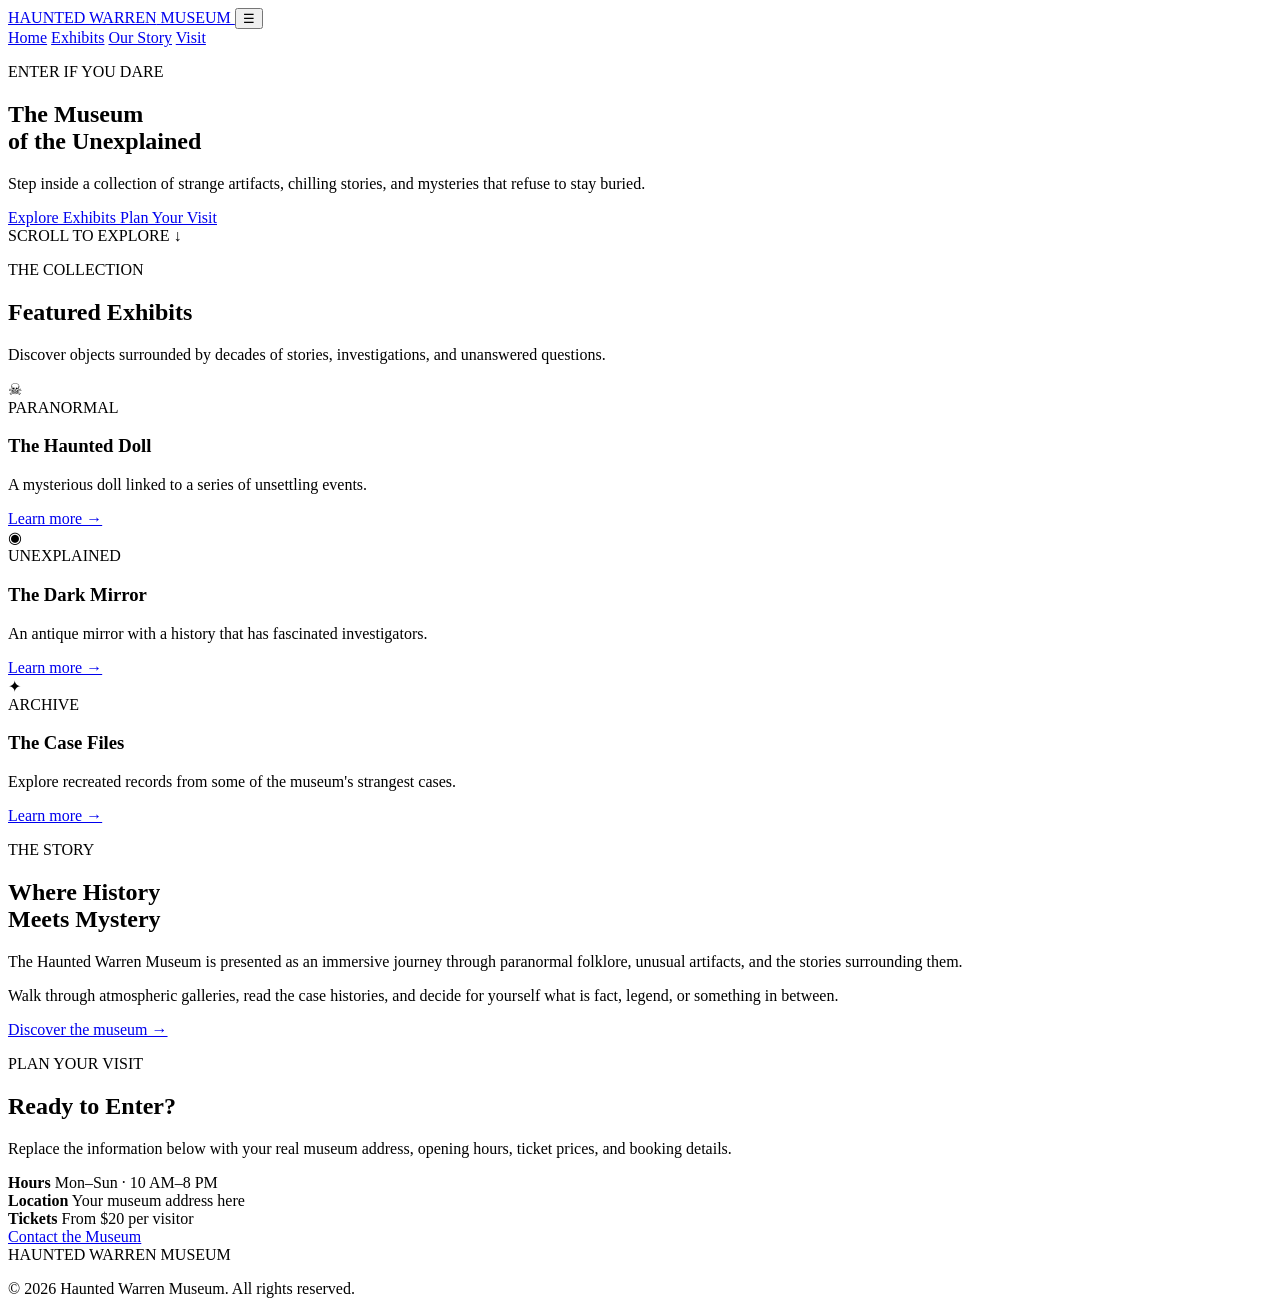
==== index.html @ 71b6ead6 "Update     index.html" ====
<!DOCTYPE html>
<html lang="en">
<head>
  <meta charset="UTF-8">
  <meta name="viewport" content="width=device-width, initial-scale=1.0">
  <meta name="description" content="Haunted Warren Museum — explore mysteries, paranormal history, and strange artifacts.">
  <title>Haunted Warren Museum</title>

  <link rel="stylesheet" href="style.css.">
</head>

<body>

  <header class="site-header">
    <a href="#home" class="logo">
      HAUNTED <span>WARREN</span> MUSEUM
    </a>

    <button class="menu-toggle" aria-label="Open navigation">
      ☰
    </button>

    <nav id="nav">
      <a href="#home">Home</a>
      <a href="#exhibits">Exhibits</a>
      <a href="#story">Our Story</a>
      <a href="#visit">Visit</a>
    </nav>
  </header>


  <main>

    <!-- HERO -->
    <section id="home" class="hero">

      <div class="hero-glow"></div>

      <div class="hero-content">

        <p class="eyebrow">ENTER IF YOU DARE</p>

        <h1>
          The Museum<br>
          <span>of the Unexplained</span>
        </h1>

        <p class="hero-text">
          Step inside a collection of strange artifacts, chilling stories,
          and mysteries that refuse to stay buried.
        </p>

        <div class="buttons">
          <a href="#exhibits" class="btn primary">
            Explore Exhibits
          </a>

          <a href="#visit" class="btn secondary">
            Plan Your Visit
          </a>
        </div>

      </div>

      <div class="scroll">
        SCROLL TO EXPLORE ↓
      </div>

    </section>


    <!-- EXHIBITS -->
    <section id="exhibits" class="section">

      <div class="section-heading">

        <p class="eyebrow">THE COLLECTION</p>

        <h2>Featured Exhibits</h2>

        <p>
          Discover objects surrounded by decades of stories,
          investigations, and unanswered questions.
        </p>

      </div>


      <div class="cards">

        <article class="card">

          <div class="card-art doll">
            ☠
          </div>

          <div class="card-body">

            <span class="tag">PARANORMAL</span>

            <h3>The Haunted Doll</h3>

            <p>
              A mysterious doll linked to a series of unsettling events.
            </p>

            <a href="#visit">
              Learn more →
            </a>

          </div>

        </article>


        <article class="card">

          <div class="card-art mirror">
            ◉
          </div>

          <div class="card-body">

            <span class="tag">UNEXPLAINED</span>

            <h3>The Dark Mirror</h3>

            <p>
              An antique mirror with a history that has fascinated investigators.
            </p>

            <a href="#visit">
              Learn more →
            </a>

          </div>

        </article>


        <article class="card">

          <div class="card-art box">
            ✦
          </div>

          <div class="card-body">

            <span class="tag">ARCHIVE</span>

            <h3>The Case Files</h3>

            <p>
              Explore recreated records from some of the museum's strangest cases.
            </p>

            <a href="#visit">
              Learn more →
            </a>

          </div>

        </article>

      </div>

    </section>


    <!-- STORY -->
    <section id="story" class="story section">

      <div>

        <p class="eyebrow">THE STORY</p>

        <h2>
          Where History<br>
          Meets Mystery
        </h2>

      </div>


      <div class="story-copy">

        <p>
          The Haunted Warren Museum is presented as an immersive journey
          through paranormal folklore, unusual artifacts, and the stories
          surrounding them.
        </p>

        <p>
          Walk through atmospheric galleries, read the case histories,
          and decide for yourself what is fact, legend, or something
          in between.
        </p>

        <a href="#visit" class="text-link">
          Discover the museum →
        </a>

      </div>

    </section>


    <!-- VISIT -->
    <section id="visit" class="visit section">

      <div class="visit-panel">

        <p class="eyebrow">PLAN YOUR VISIT</p>

        <h2>Ready to Enter?</h2>

        <p>
          Replace the information below with your real museum
          address, opening hours, ticket prices, and booking details.
        </p>


        <div class="info-grid">

          <div>
            <strong>Hours</strong>
            <span>Mon–Sun · 10 AM–8 PM</span>
          </div>

          <div>
            <strong>Location</strong>
            <span>Your museum address here</span>
          </div>

          <div>
            <strong>Tickets</strong>
            <span>From $20 per visitor</span>
          </div>

        </div>


        <a href="mailto:hello@example.com" class="btn primary">
          Contact the Museum
        </a>

      </div>

    </section>

  </main>


  <!-- FOOTER -->
  <footer>

    <div class="logo">
      HAUNTED <span>WARREN</span> MUSEUM
    </div>

    <p>
      © 2026 Haunted Warren Museum.
      All rights reserved.
    </p>

  </footer>


<script src="script.js"></script>

</body>
</html>
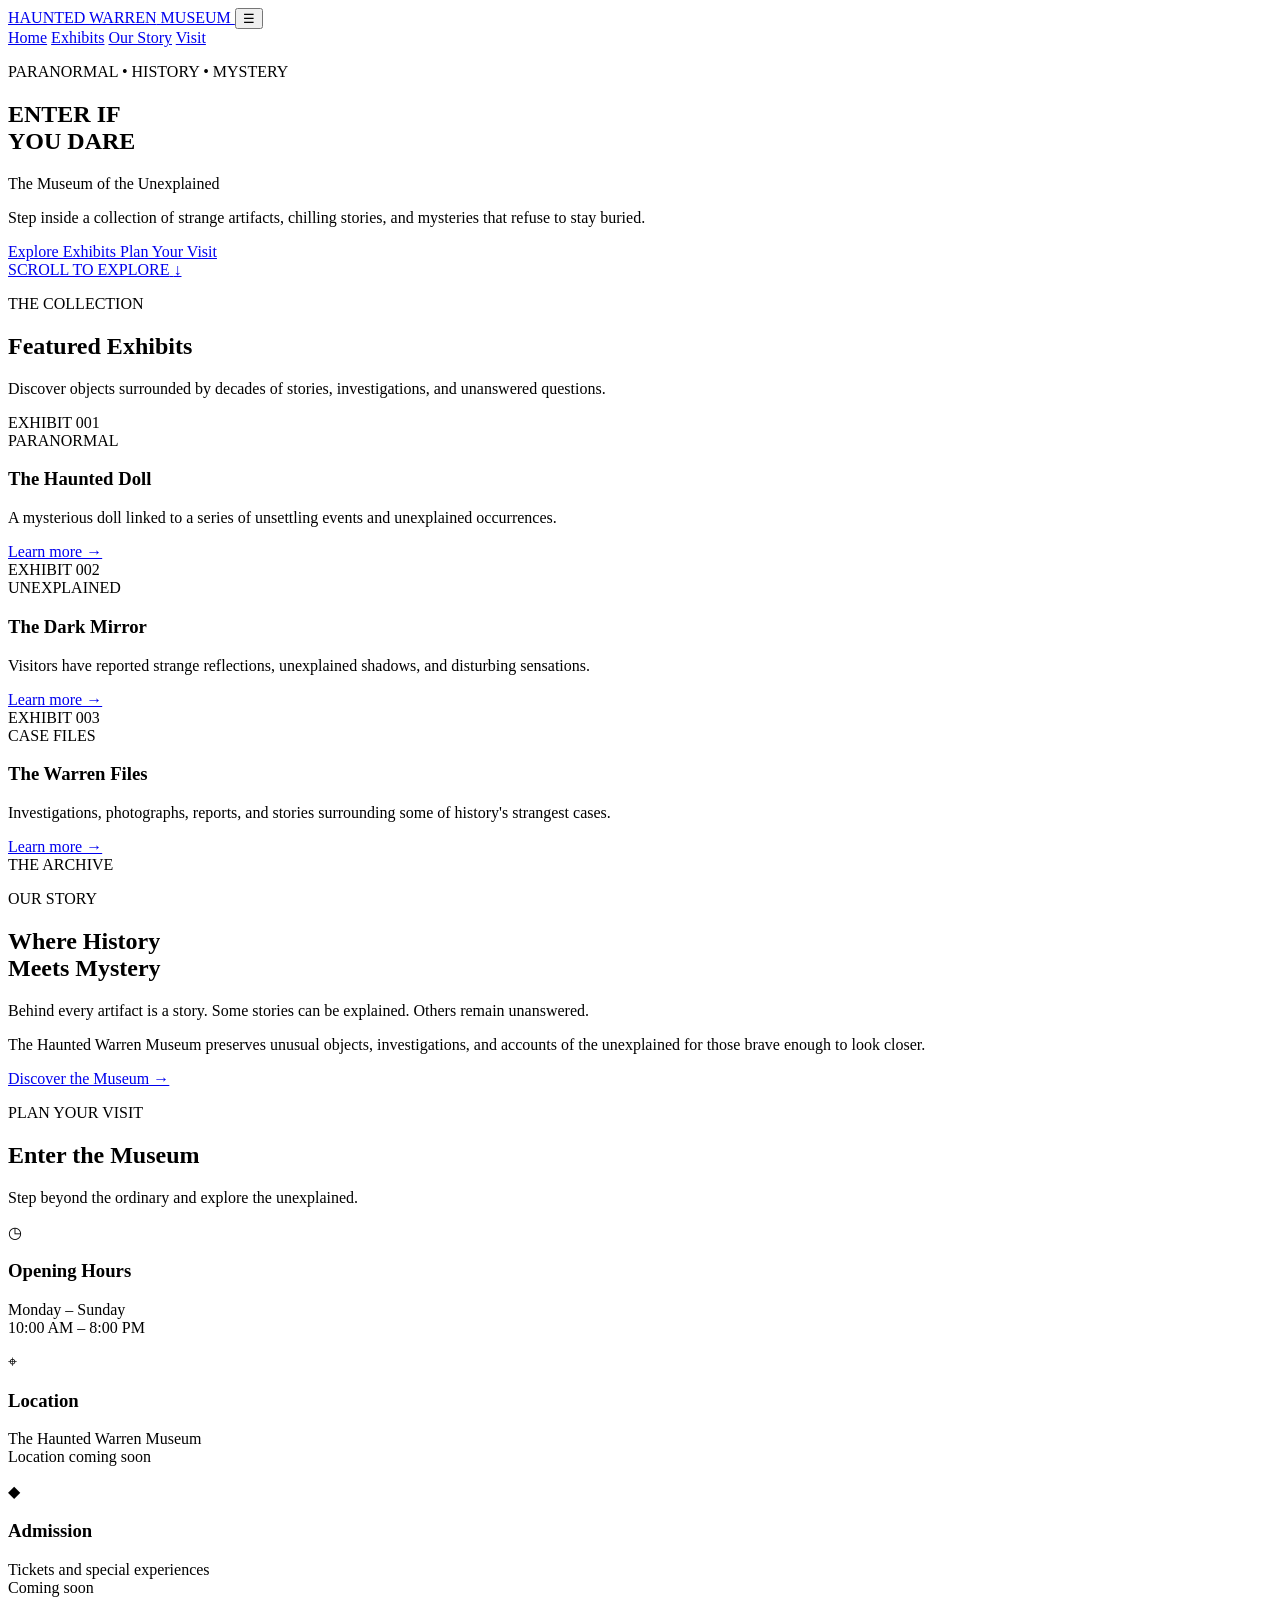
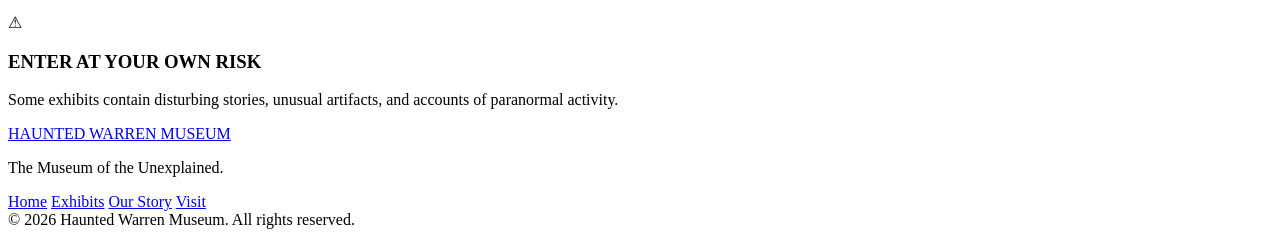
==== commit aba2a2f8: "Update index.html" ====
--- a/index.html
+++ b/index.html
@@ -3,249 +3,301 @@
 <head>
   <meta charset="UTF-8">
   <meta name="viewport" content="width=device-width, initial-scale=1.0">
-  <meta name="description" content="Haunted Warren Museum — explore mysteries, paranormal history, and strange artifacts.">
+
+  <meta name="description" content="Haunted Warren Museum — explore strange artifacts, paranormal investigations, and mysteries that refuse to stay buried.">
+
   <title>Haunted Warren Museum</title>
 
-  <link rel="stylesheet" href="style.css.">
+  <link rel="preconnect" href="https://fonts.googleapis.com">
+  <link rel="preconnect" href="https://fonts.gstatic.com" crossorigin>
+
+  <link href="https://fonts.googleapis.com/css2?family=Cinzel:wght@500;600;700;800&family=Inter:wght@400;500;600;700&display=swap" rel="stylesheet">
+
+  <link rel="stylesheet" href="style.css">
 </head>
 
 <body>
 
+  <!-- Background atmosphere -->
+  <div class="fog fog-one"></div>
+  <div class="fog fog-two"></div>
+
+  <!-- NAVIGATION -->
   <header class="site-header">
-    <a href="#home" class="logo">
-      HAUNTED <span>WARREN</span> MUSEUM
-    </a>
-
-    <button class="menu-toggle" aria-label="Open navigation">
-      ☰
-    </button>
-
-    <nav id="nav">
-      <a href="#home">Home</a>
-      <a href="#exhibits">Exhibits</a>
-      <a href="#story">Our Story</a>
-      <a href="#visit">Visit</a>
-    </nav>
+    <div class="container nav-container">
+
+      <a href="#home" class="logo">
+        HAUNTED <span>WARREN</span> MUSEUM
+      </a>
+
+      <button class="menu-toggle" aria-label="Open menu">
+        ☰
+      </button>
+
+      <nav id="nav">
+        <a href="#home">Home</a>
+        <a href="#exhibits">Exhibits</a>
+        <a href="#story">Our Story</a>
+        <a href="#visit">Visit</a>
+      </nav>
+
+    </div>
   </header>
 
 
+  <!-- HERO -->
   <main>
 
-    <!-- HERO -->
     <section id="home" class="hero">
 
-      <div class="hero-glow"></div>
-
-      <div class="hero-content">
-
-        <p class="eyebrow">ENTER IF YOU DARE</p>
+      <div class="hero-overlay"></div>
+
+      <div class="container hero-content">
+
+        <p class="eyebrow">PARANORMAL • HISTORY • MYSTERY</p>
 
         <h1>
-          The Museum<br>
-          <span>of the Unexplained</span>
+          ENTER IF<br>
+          <span>YOU DARE</span>
         </h1>
+
+        <p class="hero-subtitle">
+          The Museum of the Unexplained
+        </p>
 
         <p class="hero-text">
           Step inside a collection of strange artifacts, chilling stories,
           and mysteries that refuse to stay buried.
         </p>
 
-        <div class="buttons">
-          <a href="#exhibits" class="btn primary">
+        <div class="hero-buttons">
+          <a href="#exhibits" class="button button-primary">
             Explore Exhibits
           </a>
 
-          <a href="#visit" class="btn secondary">
+          <a href="#visit" class="button button-secondary">
             Plan Your Visit
           </a>
         </div>
 
-      </div>
-
-      <div class="scroll">
-        SCROLL TO EXPLORE ↓
-      </div>
-
+        <a href="#exhibits" class="scroll-down">
+          <span>SCROLL TO EXPLORE</span>
+          <span class="arrow">↓</span>
+        </a>
+
+      </div>
     </section>
 
 
     <!-- EXHIBITS -->
-    <section id="exhibits" class="section">
-
-      <div class="section-heading">
-
-        <p class="eyebrow">THE COLLECTION</p>
-
-        <h2>Featured Exhibits</h2>
-
-        <p>
-          Discover objects surrounded by decades of stories,
-          investigations, and unanswered questions.
-        </p>
-
-      </div>
-
-
-      <div class="cards">
-
-        <article class="card">
-
-          <div class="card-art doll">
-            ☠
-          </div>
-
-          <div class="card-body">
-
-            <span class="tag">PARANORMAL</span>
-
-            <h3>The Haunted Doll</h3>
-
+    <section id="exhibits" class="section exhibits-section">
+
+      <div class="container">
+
+        <div class="section-heading">
+          <p class="eyebrow">THE COLLECTION</p>
+
+          <h2>Featured Exhibits</h2>
+
+          <p>
+            Discover objects surrounded by decades of stories,
+            investigations, and unanswered questions.
+          </p>
+        </div>
+
+
+        <div class="exhibit-grid">
+
+          <!-- Exhibit 1 -->
+          <article class="exhibit-card">
+
+            <div class="exhibit-image doll-image">
+              <div class="image-label">EXHIBIT 001</div>
+            </div>
+
+            <div class="exhibit-content">
+
+              <span class="category">PARANORMAL</span>
+
+              <h3>The Haunted Doll</h3>
+
+              <p>
+                A mysterious doll linked to a series of unsettling
+                events and unexplained occurrences.
+              </p>
+
+              <a href="#story" class="learn-more">
+                Learn more →
+              </a>
+
+            </div>
+          </article>
+
+
+          <!-- Exhibit 2 -->
+          <article class="exhibit-card">
+
+            <div class="exhibit-image mirror-image">
+              <div class="image-label">EXHIBIT 002</div>
+            </div>
+
+            <div class="exhibit-content">
+
+              <span class="category">UNEXPLAINED</span>
+
+              <h3>The Dark Mirror</h3>
+
+              <p>
+                Visitors have reported strange reflections,
+                unexplained shadows, and disturbing sensations.
+              </p>
+
+              <a href="#story" class="learn-more">
+                Learn more →
+              </a>
+
+            </div>
+          </article>
+
+
+          <!-- Exhibit 3 -->
+          <article class="exhibit-card">
+
+            <div class="exhibit-image files-image">
+              <div class="image-label">EXHIBIT 003</div>
+            </div>
+
+            <div class="exhibit-content">
+
+              <span class="category">CASE FILES</span>
+
+              <h3>The Warren Files</h3>
+
+              <p>
+                Investigations, photographs, reports, and stories
+                surrounding some of history's strangest cases.
+              </p>
+
+              <a href="#story" class="learn-more">
+                Learn more →
+              </a>
+
+            </div>
+          </article>
+
+        </div>
+
+      </div>
+    </section>
+
+
+    <!-- STORY -->
+    <section id="story" class="story-section">
+
+      <div class="container story-grid">
+
+        <div class="story-visual">
+          <div class="story-frame">
+            <span>THE ARCHIVE</span>
+          </div>
+        </div>
+
+        <div class="story-content">
+
+          <p class="eyebrow">OUR STORY</p>
+
+          <h2>
+            Where History<br>
+            Meets Mystery
+          </h2>
+
+          <p>
+            Behind every artifact is a story. Some stories can be
+            explained. Others remain unanswered.
+          </p>
+
+          <p>
+            The Haunted Warren Museum preserves unusual objects,
+            investigations, and accounts of the unexplained for
+            those brave enough to look closer.
+          </p>
+
+          <a href="#visit" class="text-button">
+            Discover the Museum →
+          </a>
+
+        </div>
+
+      </div>
+    </section>
+
+
+    <!-- VISIT -->
+    <section id="visit" class="visit-section">
+
+      <div class="container">
+
+        <div class="section-heading">
+          <p class="eyebrow">PLAN YOUR VISIT</p>
+
+          <h2>Enter the Museum</h2>
+
+          <p>
+            Step beyond the ordinary and explore the unexplained.
+          </p>
+        </div>
+
+
+        <div class="visit-grid">
+
+          <div class="visit-card">
+            <span class="visit-icon">◷</span>
+            <h3>Opening Hours</h3>
             <p>
-              A mysterious doll linked to a series of unsettling events.
+              Monday – Sunday<br>
+              10:00 AM – 8:00 PM
             </p>
-
-            <a href="#visit">
-              Learn more →
-            </a>
-
-          </div>
-
-        </article>
-
-
-        <article class="card">
-
-          <div class="card-art mirror">
-            ◉
-          </div>
-
-          <div class="card-body">
-
-            <span class="tag">UNEXPLAINED</span>
-
-            <h3>The Dark Mirror</h3>
-
+          </div>
+
+
+          <div class="visit-card">
+            <span class="visit-icon">⌖</span>
+            <h3>Location</h3>
             <p>
-              An antique mirror with a history that has fascinated investigators.
+              The Haunted Warren Museum<br>
+              Location coming soon
             </p>
-
-            <a href="#visit">
-              Learn more →
-            </a>
-
-          </div>
-
-        </article>
-
-
-        <article class="card">
-
-          <div class="card-art box">
-            ✦
-          </div>
-
-          <div class="card-body">
-
-            <span class="tag">ARCHIVE</span>
-
-            <h3>The Case Files</h3>
-
+          </div>
+
+
+          <div class="visit-card">
+            <span class="visit-icon">◆</span>
+            <h3>Admission</h3>
             <p>
-              Explore recreated records from some of the museum's strangest cases.
+              Tickets and special experiences<br>
+              Coming soon
             </p>
-
-            <a href="#visit">
-              Learn more →
-            </a>
-
-          </div>
-
-        </article>
-
-      </div>
-
-    </section>
-
-
-    <!-- STORY -->
-    <section id="story" class="story section">
-
-      <div>
-
-        <p class="eyebrow">THE STORY</p>
-
-        <h2>
-          Where History<br>
-          Meets Mystery
-        </h2>
-
-      </div>
-
-
-      <div class="story-copy">
-
-        <p>
-          The Haunted Warren Museum is presented as an immersive journey
-          through paranormal folklore, unusual artifacts, and the stories
-          surrounding them.
-        </p>
-
-        <p>
-          Walk through atmospheric galleries, read the case histories,
-          and decide for yourself what is fact, legend, or something
-          in between.
-        </p>
-
-        <a href="#visit" class="text-link">
-          Discover the museum →
-        </a>
-
-      </div>
-
-    </section>
-
-
-    <!-- VISIT -->
-    <section id="visit" class="visit section">
-
-      <div class="visit-panel">
-
-        <p class="eyebrow">PLAN YOUR VISIT</p>
-
-        <h2>Ready to Enter?</h2>
-
-        <p>
-          Replace the information below with your real museum
-          address, opening hours, ticket prices, and booking details.
-        </p>
-
-
-        <div class="info-grid">
+          </div>
+
+        </div>
+
+
+        <div class="warning-box">
+
+          <span class="warning-icon">⚠</span>
 
           <div>
-            <strong>Hours</strong>
-            <span>Mon–Sun · 10 AM–8 PM</span>
-          </div>
-
-          <div>
-            <strong>Location</strong>
-            <span>Your museum address here</span>
-          </div>
-
-          <div>
-            <strong>Tickets</strong>
-            <span>From $20 per visitor</span>
-          </div>
-
-        </div>
-
-
-        <a href="mailto:hello@example.com" class="btn primary">
-          Contact the Museum
-        </a>
-
-      </div>
-
+            <h3>ENTER AT YOUR OWN RISK</h3>
+
+            <p>
+              Some exhibits contain disturbing stories,
+              unusual artifacts, and accounts of paranormal activity.
+            </p>
+          </div>
+
+        </div>
+
+      </div>
     </section>
 
   </main>
@@ -254,19 +306,35 @@
   <!-- FOOTER -->
   <footer>
 
-    <div class="logo">
-      HAUNTED <span>WARREN</span> MUSEUM
+    <div class="container footer-content">
+
+      <div>
+        <a href="#home" class="logo">
+          HAUNTED <span>WARREN</span> MUSEUM
+        </a>
+
+        <p>
+          The Museum of the Unexplained.
+        </p>
+      </div>
+
+      <div class="footer-links">
+        <a href="#home">Home</a>
+        <a href="#exhibits">Exhibits</a>
+        <a href="#story">Our Story</a>
+        <a href="#visit">Visit</a>
+      </div>
+
     </div>
 
-    <p>
-      © 2026 Haunted Warren Museum.
-      All rights reserved.
-    </p>
+    <div class="footer-bottom">
+      © 2026 Haunted Warren Museum. All rights reserved.
+    </div>
 
   </footer>
 
 
-<script src="script.js"></script>
+  <script src="script.js"></script>
 
 </body>
 </html>
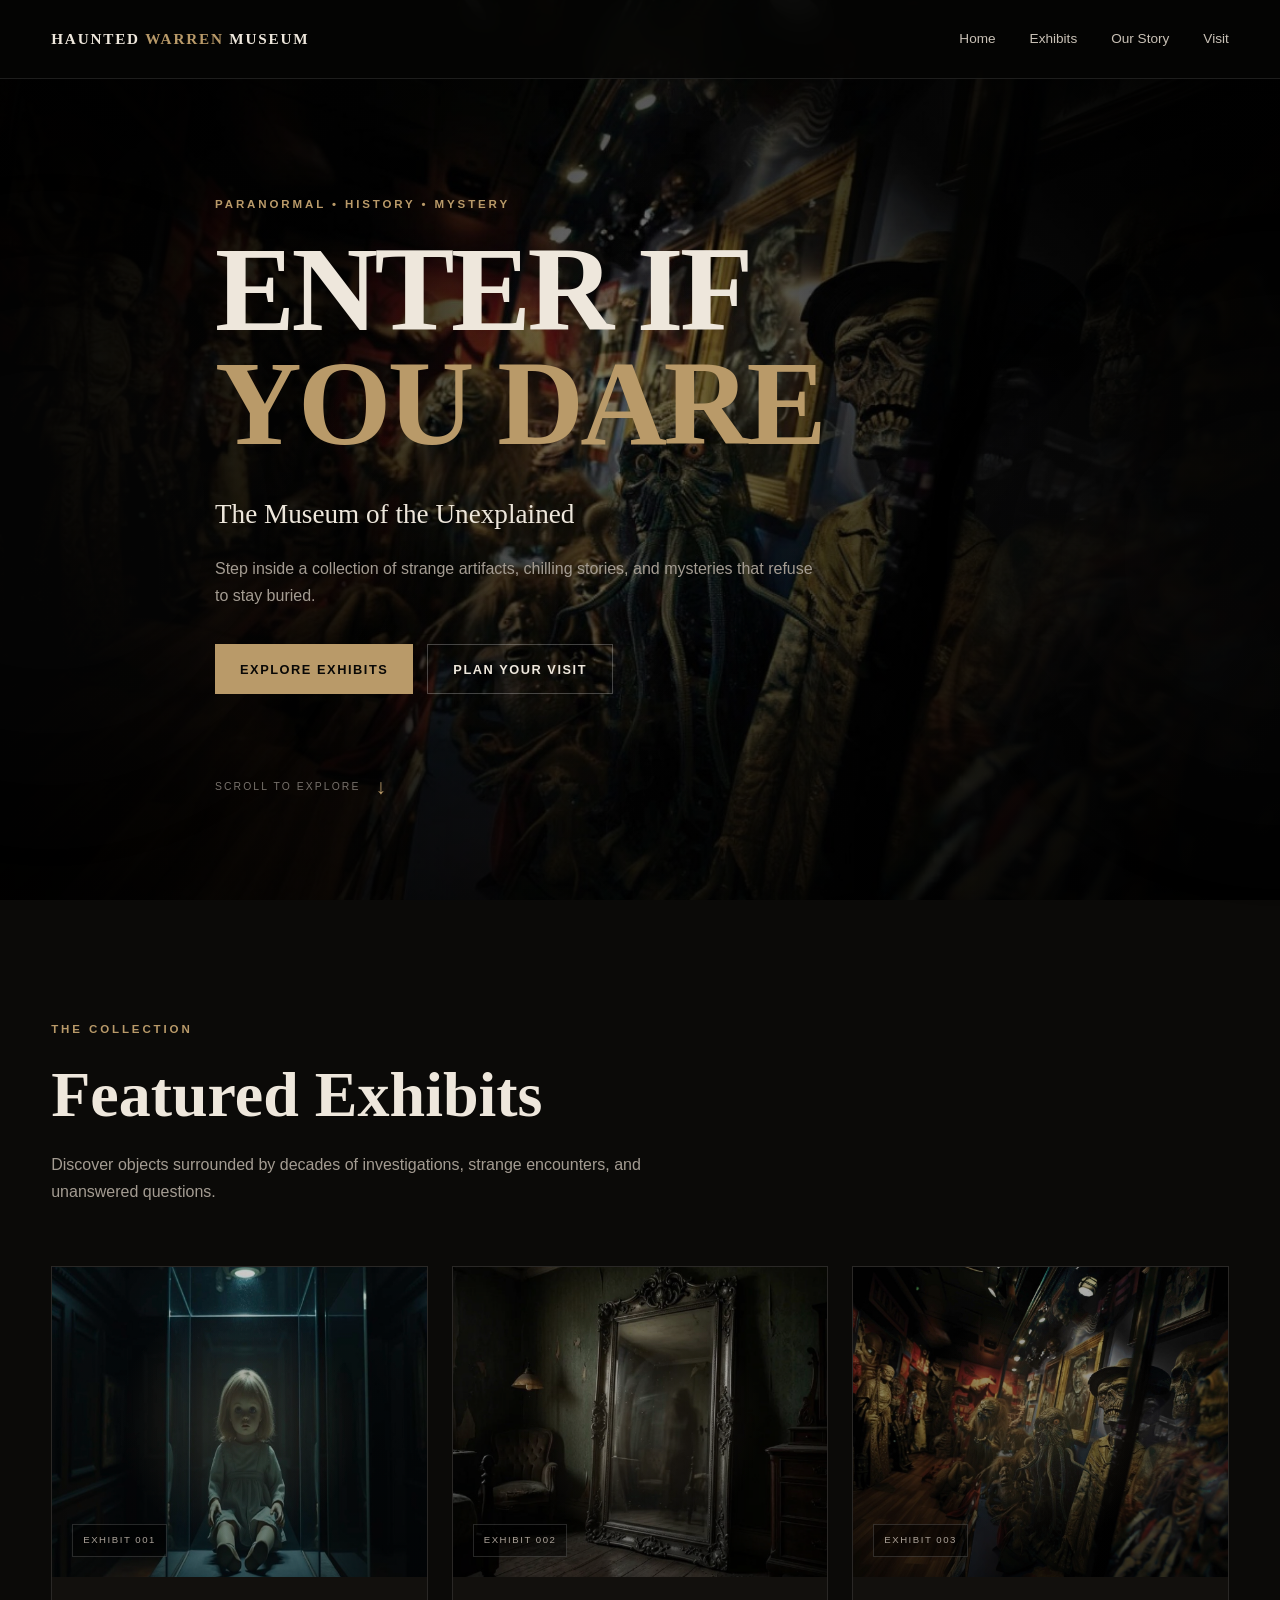
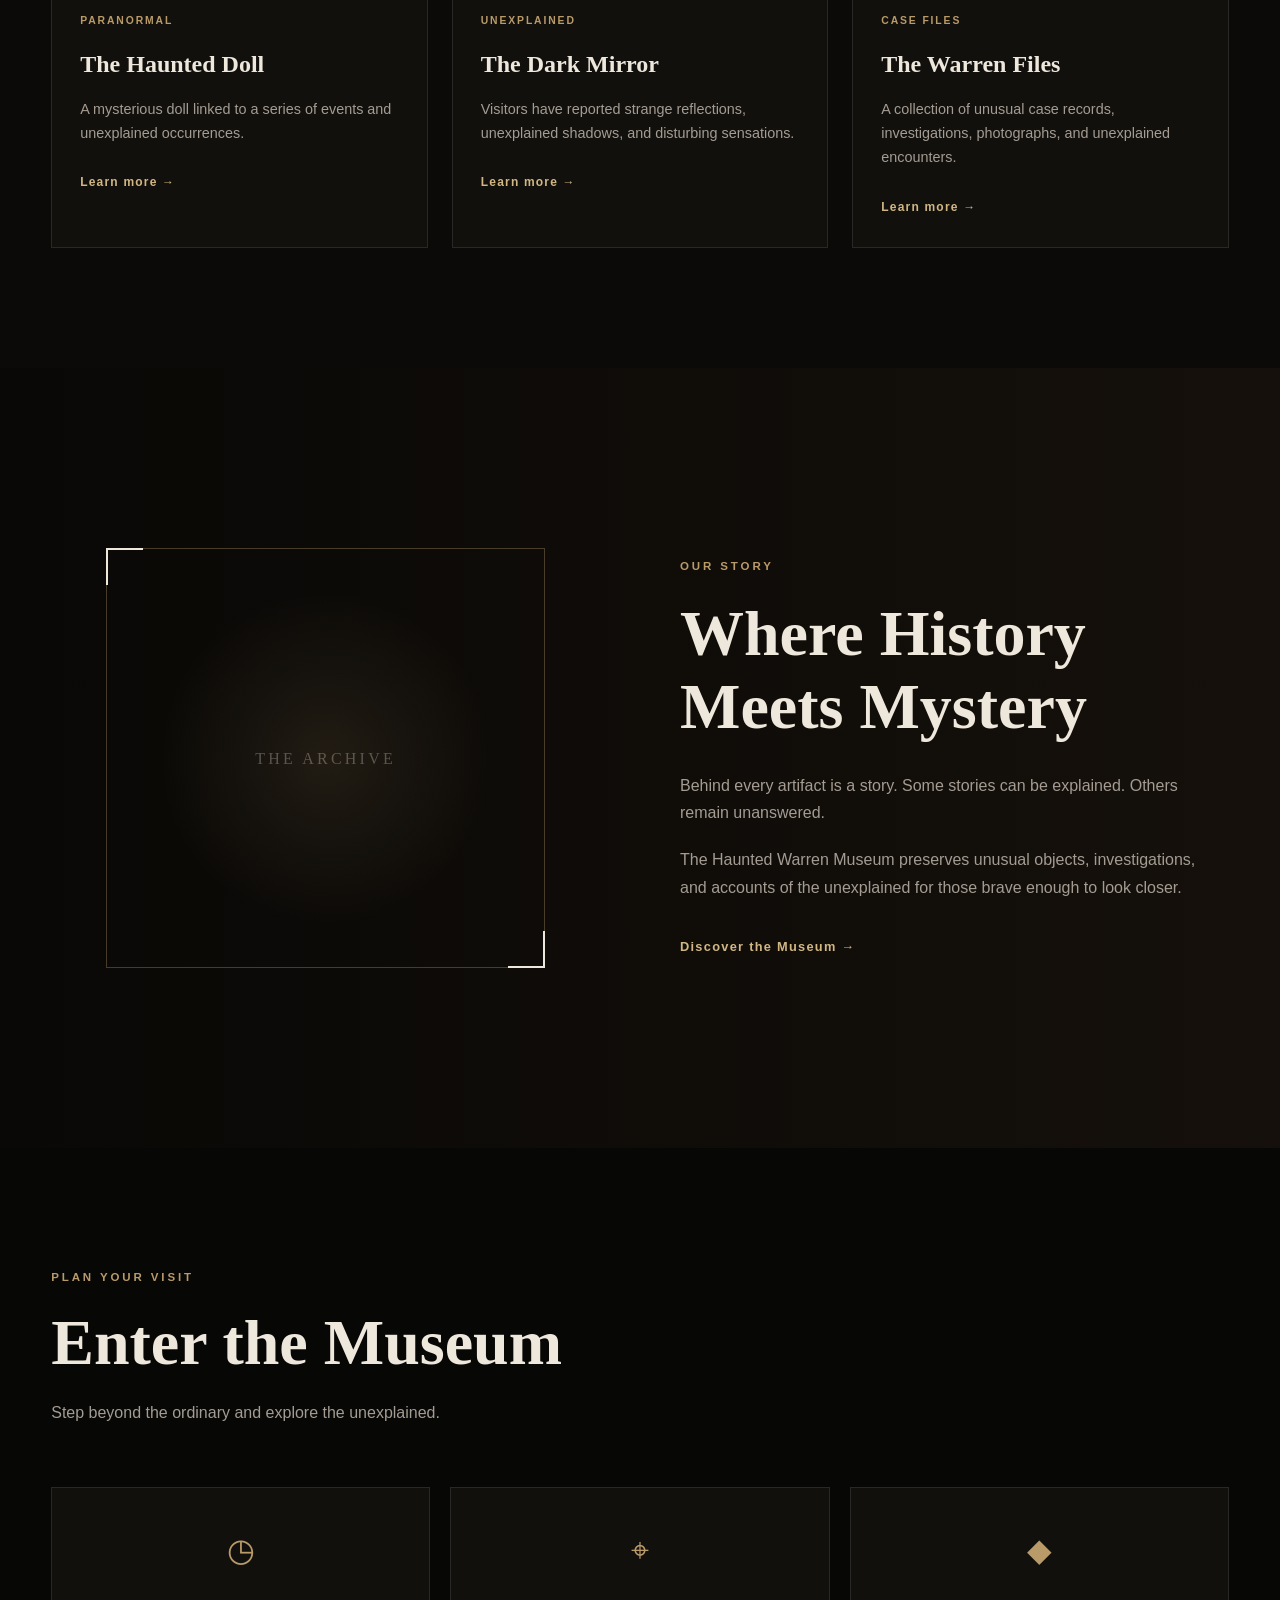
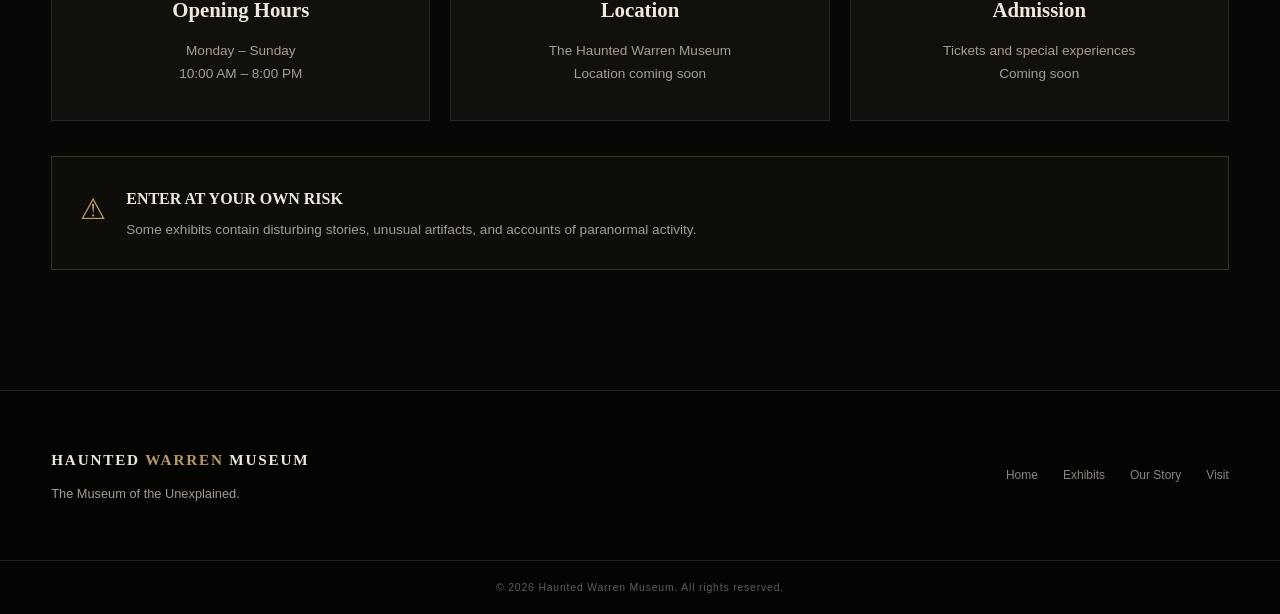
==== commit 0df7f2bf: "Update index.html" ====
--- a/index.html
+++ b/index.html
@@ -88,108 +88,75 @@
       </div>
     </section>
 
-
-    <!-- EXHIBITS -->
-    <section id="exhibits" class="section exhibits-section">
-
-      <div class="container">
-
-        <div class="section-heading">
-          <p class="eyebrow">THE COLLECTION</p>
-
-          <h2>Featured Exhibits</h2>
-
-          <p>
-            Discover objects surrounded by decades of stories,
-            investigations, and unanswered questions.
-          </p>
-        </div>
-
-
-        <div class="exhibit-grid">
-
-          <!-- Exhibit 1 -->
-          <article class="exhibit-card">
-
-            <div class="exhibit-image doll-image">
-              <div class="image-label">EXHIBIT 001</div>
-            </div>
-
-            <div class="exhibit-content">
-
-              <span class="category">PARANORMAL</span>
-
-              <h3>The Haunted Doll</h3>
-
-              <p>
-                A mysterious doll linked to a series of unsettling
-                events and unexplained occurrences.
-              </p>
-
-              <a href="#story" class="learn-more">
-                Learn more →
-              </a>
-
-            </div>
-          </article>
-
-
-          <!-- Exhibit 2 -->
-          <article class="exhibit-card">
-
-            <div class="exhibit-image mirror-image">
-              <div class="image-label">EXHIBIT 002</div>
-            </div>
-
-            <div class="exhibit-content">
-
-              <span class="category">UNEXPLAINED</span>
-
-              <h3>The Dark Mirror</h3>
-
-              <p>
-                Visitors have reported strange reflections,
-                unexplained shadows, and disturbing sensations.
-              </p>
-
-              <a href="#story" class="learn-more">
-                Learn more →
-              </a>
-
-            </div>
-          </article>
-
-
-          <!-- Exhibit 3 -->
-          <article class="exhibit-card">
-
-            <div class="exhibit-image files-image">
-              <div class="image-label">EXHIBIT 003</div>
-            </div>
-
-            <div class="exhibit-content">
-
-              <span class="category">CASE FILES</span>
-
-              <h3>The Warren Files</h3>
-
-              <p>
-                Investigations, photographs, reports, and stories
-                surrounding some of history's strangest cases.
-              </p>
-
-              <a href="#story" class="learn-more">
-                Learn more →
-              </a>
-
-            </div>
-          </article>
-
-        </div>
-
-      </div>
-    </section>
-
+<!-- EXHIBITS -->
+<section id="exhibits" class="section exhibits-section">
+  <div class="container">
+
+    <div class="section-heading">
+      <p class="eyebrow">THE COLLECTION</p>
+      <h2>Featured Exhibits</h2>
+      <p>
+        Discover objects surrounded by decades of investigations,
+        strange encounters, and unanswered questions.
+      </p>
+    </div>
+
+    <div class="exhibit-grid">
+
+      <!-- Exhibit 1 -->
+      <article class="exhibit-card">
+        <div class="exhibit-image doll-image">
+          <div class="image-label">EXHIBIT 001</div>
+        </div>
+
+        <div class="exhibit-content">
+          <span class="category">PARANORMAL</span>
+          <h3>The Haunted Doll</h3>
+          <p>
+            A mysterious doll linked to a series of events and unexplained occurrences.
+          </p>
+          <a href="#story" class="learn-more">Learn more →</a>
+        </div>
+      </article>
+
+      <!-- Exhibit 2 -->
+      <article class="exhibit-card">
+        <div class="exhibit-image mirror-image">
+          <div class="image-label">EXHIBIT 002</div>
+        </div>
+
+        <div class="exhibit-content">
+          <span class="category">UNEXPLAINED</span>
+          <h3>The Dark Mirror</h3>
+          <p>
+            Visitors have reported strange reflections, unexplained shadows,
+            and disturbing sensations.
+          </p>
+          <a href="#story" class="learn-more">Learn more →</a>
+        </div>
+      </article>
+
+      <!-- Exhibit 3 -->
+      <article class="exhibit-card">
+        <div class="exhibit-image files-image">
+          <div class="image-label">EXHIBIT 003</div>
+        </div>
+
+        <div class="exhibit-content">
+          <span class="category">CASE FILES</span>
+          <h3>The Warren Files</h3>
+          <p>
+            A collection of unusual case records, investigations,
+            photographs, and unexplained encounters.
+          </p>
+          <a href="#story" class="learn-more">Learn more →</a>
+        </div>
+      </article>
+
+    </div>
+  </div>
+</section>
+ 
 
     <!-- STORY -->
     <section id="story" class="story-section">
--- a/style.css
+++ b/style.css
@@ -0,0 +1,1015 @@
+/* =========================================
+   HAUNTED WARREN MUSEUM
+   Main Stylesheet
+========================================= */
+
+:root {
+  --black: #050504;
+  --dark: #0b0a08;
+  --panel: #12100d;
+  --panel-light: #191511;
+
+  --cream: #eee7dc;
+  --muted: #a49c92;
+
+  --gold: #b99a69;
+  --gold-light: #d2b784;
+
+  --line: rgba(255, 255, 255, 0.10);
+
+  --max-width: 1180px;
+}
+
+
+/* =========================================
+   RESET
+========================================= */
+
+* {
+  margin: 0;
+  padding: 0;
+  box-sizing: border-box;
+}
+
+html {
+  scroll-behavior: smooth;
+}
+
+body {
+  background: var(--black);
+  color: var(--cream);
+  font-family: "Inter", sans-serif;
+  line-height: 1.7;
+  overflow-x: hidden;
+}
+
+a {
+  color: inherit;
+  text-decoration: none;
+}
+
+button {
+  font-family: inherit;
+}
+
+
+/* =========================================
+   GENERAL
+========================================= */
+
+.container {
+  width: min(92%, var(--max-width));
+  margin: auto;
+}
+
+.section {
+  padding: 120px 0;
+}
+
+.eyebrow {
+  color: var(--gold);
+  font-size: 0.72rem;
+  font-weight: 700;
+  letter-spacing: 0.25em;
+  text-transform: uppercase;
+  margin-bottom: 18px;
+}
+
+h1,
+h2,
+h3,
+.logo {
+  font-family: "Cinzel", serif;
+}
+
+h2 {
+  font-size: clamp(2.2rem, 5vw, 4rem);
+  line-height: 1.15;
+  font-weight: 600;
+}
+
+p {
+  color: var(--muted);
+}
+
+
+/* =========================================
+   HEADER
+========================================= */
+
+.site-header {
+  position: fixed;
+  top: 0;
+  left: 0;
+  width: 100%;
+  z-index: 1000;
+
+  background: rgba(5, 5, 4, 0.82);
+  backdrop-filter: blur(14px);
+
+  border-bottom: 1px solid var(--line);
+}
+
+.nav-container {
+  height: 78px;
+
+  display: flex;
+  align-items: center;
+  justify-content: space-between;
+}
+
+.logo {
+  font-size: 0.95rem;
+  letter-spacing: 0.12em;
+  font-weight: 700;
+}
+
+.logo span {
+  color: var(--gold);
+}
+
+nav {
+  display: flex;
+  gap: 34px;
+}
+
+nav a {
+  color: #c9c1b6;
+  font-size: 0.85rem;
+  transition: 0.3s;
+}
+
+nav a:hover {
+  color: var(--gold-light);
+}
+
+.menu-toggle {
+  display: none;
+
+  background: transparent;
+  border: none;
+
+  color: var(--cream);
+  font-size: 1.6rem;
+
+  cursor: pointer;
+}
+
+
+/* =========================================
+   HERO
+========================================= */
+
+.hero {
+  min-height: 100vh;
+
+  position: relative;
+
+  display: flex;
+  align-items: center;
+
+  background:
+    radial-gradient(
+      circle at 50% 40%,
+      rgba(91, 72, 45, 0.22),
+      transparent 35%
+    ),
+    linear-gradient(
+      180deg,
+      #15110d 0%,
+      #080706 55%,
+      #050504 100%
+    );
+
+  overflow: hidden;
+}
+
+.hero::before {
+  content: "";
+
+  position: absolute;
+  inset: 0;
+
+  background:
+    linear-gradient(
+      90deg,
+      rgba(0,0,0,0.8),
+      rgba(0,0,0,0.2),
+      rgba(0,0,0,0.8)
+    );
+
+  pointer-events: none;
+}
+
+.hero-overlay {
+  position: absolute;
+  inset: 0;
+
+  background:
+    radial-gradient(
+      ellipse at center,
+      transparent 20%,
+      rgba(0,0,0,0.75) 100%
+    );
+}
+
+.hero-content {
+  position: relative;
+  z-index: 2;
+
+  padding-top: 100px;
+
+  max-width: 850px;
+}
+
+.hero h1 {
+  font-size: clamp(3.4rem, 10vw, 7.5rem);
+  line-height: 0.95;
+
+  letter-spacing: -0.03em;
+
+  margin-bottom: 30px;
+}
+
+.hero h1 span {
+  color: var(--gold);
+}
+
+.hero-subtitle {
+  color: var(--cream);
+
+  font-family: "Cinzel", serif;
+
+  font-size: clamp(1.2rem, 3vw, 1.7rem);
+
+  margin-bottom: 18px;
+}
+
+.hero-text {
+  max-width: 600px;
+
+  font-size: 1rem;
+
+  margin-bottom: 35px;
+}
+
+
+/* =========================================
+   BUTTONS
+========================================= */
+
+.hero-buttons {
+  display: flex;
+  flex-wrap: wrap;
+  gap: 14px;
+}
+
+.button {
+  display: inline-flex;
+
+  align-items: center;
+  justify-content: center;
+
+  min-height: 50px;
+
+  padding: 0 25px;
+
+  font-size: 0.8rem;
+  font-weight: 700;
+
+  letter-spacing: 0.12em;
+  text-transform: uppercase;
+
+  transition: 0.3s;
+}
+
+.button-primary {
+  background: var(--gold);
+  color: #090806;
+}
+
+.button-primary:hover {
+  background: var(--gold-light);
+  transform: translateY(-2px);
+}
+
+.button-secondary {
+  border: 1px solid rgba(255,255,255,0.25);
+  color: var(--cream);
+}
+
+.button-secondary:hover {
+  border-color: var(--gold);
+  color: var(--gold);
+}
+
+
+/* =========================================
+   SCROLL
+========================================= */
+
+.scroll-down {
+  display: flex;
+  align-items: center;
+  gap: 15px;
+
+  margin-top: 75px;
+
+  color: #77716b;
+
+  font-size: 0.65rem;
+  letter-spacing: 0.2em;
+}
+
+.arrow {
+  color: var(--gold);
+
+  font-size: 1.3rem;
+
+  animation: float 2s infinite;
+}
+
+@keyframes float {
+
+  0%,
+  100% {
+    transform: translateY(0);
+  }
+
+  50% {
+    transform: translateY(6px);
+  }
+}
+
+
+/* =========================================
+   SECTION HEADING
+========================================= */
+
+.section-heading {
+  max-width: 700px;
+
+  margin-bottom: 60px;
+}
+
+.section-heading h2 {
+  margin-bottom: 20px;
+}
+
+.section-heading p:last-child {
+  max-width: 600px;
+}
+
+
+/* =========================================
+   EXHIBITS
+========================================= */
+
+.exhibits-section {
+  background: var(--dark);
+}
+
+.exhibit-grid {
+  display: grid;
+
+  grid-template-columns: repeat(3, 1fr);
+
+  gap: 24px;
+}
+
+.exhibit-card {
+  background: var(--panel);
+
+  border: 1px solid var(--line);
+
+  overflow: hidden;
+
+  transition: 0.4s;
+}
+
+.exhibit-card:hover {
+  transform: translateY(-8px);
+
+  border-color: rgba(185,154,105,0.45);
+}
+
+
+/* =========================================
+   EXHIBIT VISUALS
+========================================= */
+
+.exhibit-image {
+  height: 310px;
+
+  position: relative;
+
+  display: flex;
+  align-items: flex-end;
+
+  padding: 20px;
+
+  overflow: hidden;
+}
+
+.exhibit-image::before {
+  content: "";
+
+  position: absolute;
+  inset: 0;
+
+  background:
+    radial-gradient(
+      circle at center,
+      rgba(185,154,105,0.18),
+      transparent 50%
+    );
+}
+
+.doll-image {
+  background:
+    linear-gradient(
+      135deg,
+      #30251d,
+      #0b0908 70%
+    );
+}
+
+.doll-image::after {
+  content: "◉";
+
+  position: absolute;
+
+  left: 50%;
+  top: 50%;
+
+  transform: translate(-50%, -50%);
+
+  font-size: 6rem;
+
+  color: rgba(210,183,132,0.15);
+}
+
+.mirror-image {
+  background:
+    linear-gradient(
+      120deg,
+      #27221e,
+      #080807
+    );
+}
+
+.mirror-image::after {
+  content: "";
+
+  position: absolute;
+
+  width: 130px;
+  height: 190px;
+
+  left: 50%;
+  top: 50%;
+
+  transform: translate(-50%, -50%);
+
+  border: 2px solid rgba(210,183,132,0.3);
+
+  box-shadow:
+    inset 0 0 45px rgba(0,0,0,0.9),
+    0 0 40px rgba(185,154,105,0.08);
+}
+
+.files-image {
+  background:
+    linear-gradient(
+      135deg,
+      #211d18,
+      #070706
+    );
+}
+
+.files-image::after {
+  content: "CASE FILES";
+
+  position: absolute;
+
+  left: 50%;
+  top: 50%;
+
+  transform: translate(-50%, -50%) rotate(-8deg);
+
+  font-family: "Cinzel", serif;
+
+  font-size: 1.4rem;
+
+  letter-spacing: 0.15em;
+
+  color: rgba(238,231,220,0.2);
+}
+
+.image-label {
+  position: relative;
+  z-index: 2;
+
+  padding: 7px 10px;
+
+  border: 1px solid rgba(255,255,255,0.15);
+
+  background: rgba(0,0,0,0.45);
+
+  color: #aaa198;
+
+  font-size: 0.6rem;
+
+  letter-spacing: 0.16em;
+}
+
+
+/* =========================================
+   EXHIBIT CONTENT
+========================================= */
+
+.exhibit-content {
+  padding: 28px;
+}
+
+.category {
+  color: var(--gold);
+
+  font-size: 0.65rem;
+
+  font-weight: 700;
+
+  letter-spacing: 0.18em;
+}
+
+.exhibit-content h3 {
+  margin: 12px 0;
+
+  font-size: 1.5rem;
+}
+
+.exhibit-content p {
+  font-size: 0.9rem;
+
+  margin-bottom: 22px;
+}
+
+.learn-more {
+  color: var(--gold-light);
+
+  font-size: 0.75rem;
+
+  font-weight: 700;
+
+  letter-spacing: 0.1em;
+}
+
+
+/* =========================================
+   STORY
+========================================= */
+
+.story-section {
+  padding: 140px 0;
+
+  background:
+    linear-gradient(
+      90deg,
+      #090806,
+      #15100b
+    );
+}
+
+.story-grid {
+  display: grid;
+
+  grid-template-columns: 1fr 1fr;
+
+  gap: 80px;
+
+  align-items: center;
+}
+
+.story-visual {
+  min-height: 500px;
+
+  display: flex;
+  align-items: center;
+  justify-content: center;
+}
+
+.story-frame {
+  width: 80%;
+  height: 420px;
+
+  border: 1px solid rgba(185,154,105,0.35);
+
+  display: flex;
+  align-items: center;
+  justify-content: center;
+
+  position: relative;
+
+  background:
+    radial-gradient(
+      circle,
+      rgba(185,154,105,0.12),
+      transparent 55%
+    );
+}
+
+.story-frame::before,
+.story-frame::after {
+  content: "";
+
+  position: absolute;
+
+  width: 35px;
+  height: 35px;
+
+  border-color: var(--gold);
+}
+
+.story-frame::before {
+  top: -1px;
+  left: -1px;
+
+  border-top: 2px solid;
+  border-left: 2px solid;
+}
+
+.story-frame::after {
+  bottom: -1px;
+  right: -1px;
+
+  border-bottom: 2px solid;
+  border-right: 2px solid;
+}
+
+.story-frame span {
+  font-family: "Cinzel", serif;
+
+  color: rgba(238,231,220,0.3);
+
+  letter-spacing: 0.2em;
+}
+
+.story-content h2 {
+  margin-bottom: 28px;
+}
+
+.story-content p {
+  margin-bottom: 20px;
+
+  max-width: 520px;
+}
+
+.text-button {
+  display: inline-block;
+
+  margin-top: 15px;
+
+  color: var(--gold-light);
+
+  font-weight: 700;
+
+  font-size: 0.8rem;
+
+  letter-spacing: 0.1em;
+}
+
+
+/* =========================================
+   VISIT
+========================================= */
+
+.visit-section {
+  padding: 120px 0;
+
+  background: #070706;
+}
+
+.visit-grid {
+  display: grid;
+
+  grid-template-columns: repeat(3, 1fr);
+
+  gap: 20px;
+}
+
+.visit-card {
+  padding: 35px;
+
+  border: 1px solid var(--line);
+
+  background: var(--panel);
+
+  text-align: center;
+}
+
+.visit-icon {
+  display: block;
+
+  color: var(--gold);
+
+  font-size: 2rem;
+
+  margin-bottom: 15px;
+}
+
+.visit-card h3 {
+  margin-bottom: 12px;
+
+  font-size: 1.3rem;
+}
+
+.visit-card p {
+  font-size: 0.85rem;
+}
+
+
+/* =========================================
+   WARNING
+========================================= */
+
+.warning-box {
+  margin-top: 35px;
+
+  padding: 28px;
+
+  display: flex;
+
+  gap: 20px;
+
+  border: 1px solid rgba(185,154,105,0.25);
+
+  background: rgba(185,154,105,0.04);
+}
+
+.warning-icon {
+  color: var(--gold);
+
+  font-size: 1.8rem;
+}
+
+.warning-box h3 {
+  font-size: 1rem;
+
+  margin-bottom: 5px;
+}
+
+.warning-box p {
+  font-size: 0.85rem;
+}
+
+
+/* =========================================
+   FOOTER
+========================================= */
+
+footer {
+  border-top: 1px solid var(--line);
+
+  background: #040403;
+}
+
+.footer-content {
+  padding: 55px 0;
+
+  display: flex;
+
+  justify-content: space-between;
+
+  gap: 30px;
+}
+
+.footer-content p {
+  margin-top: 10px;
+
+  font-size: 0.8rem;
+}
+
+.footer-links {
+  display: flex;
+
+  gap: 25px;
+
+  align-items: center;
+}
+
+.footer-links a {
+  color: #8d867e;
+
+  font-size: 0.75rem;
+
+  transition: 0.3s;
+}
+
+.footer-links a:hover {
+  color: var(--gold);
+}
+
+.footer-bottom {
+  padding: 18px;
+
+  border-top: 1px solid var(--line);
+
+  text-align: center;
+
+  color: #625d57;
+
+  font-size: 0.65rem;
+
+  letter-spacing: 0.08em;
+}
+
+
+/* =========================================
+   FOG EFFECT
+========================================= */
+
+.fog {
+  position: fixed;
+
+  width: 500px;
+  height: 500px;
+
+  border-radius: 50%;
+
+  background: rgba(180,170,150,0.025);
+
+  filter: blur(80px);
+
+  pointer-events: none;
+
+  z-index: 1;
+
+  animation: fogMove 18s infinite alternate ease-in-out;
+}
+
+.fog-one {
+  left: -200px;
+  top: 30%;
+}
+
+.fog-two {
+  right: -250px;
+  bottom: 10%;
+
+  animation-delay: -7s;
+}
+
+@keyframes fogMove {
+  from {
+    transform: translate(0, 0);
+  }
+
+  to {
+    transform: translate(100px, -70px);
+  }
+}
+
+
+/* =========================================
+   MOBILE
+========================================= */
+
+@media (max-width: 850px) {
+
+  .section {
+    padding: 85px 0;
+  }
+
+  nav {
+    display: none;
+
+    position: absolute;
+
+    top: 78px;
+    left: 0;
+
+    width: 100%;
+
+    padding: 20px;
+
+    flex-direction: column;
+
+    gap: 0;
+
+    background: rgba(5,5,4,0.97);
+
+    border-bottom: 1px solid var(--line);
+  }
+
+  nav.open {
+    display: flex;
+  }
+
+  nav a {
+    padding: 15px 5px;
+
+    border-bottom: 1px solid var(--line);
+  }
+
+  .menu-toggle {
+    display: block;
+  }
+
+  .hero {
+    min-height: 92vh;
+  }
+
+  .hero h1 {
+    font-size: clamp(3rem, 17vw, 5rem);
+  }
+
+  .exhibit-grid,
+  .visit-grid,
+  .story-grid {
+    grid-template-columns: 1fr;
+  }
+
+  .story-grid {
+    gap: 50px;
+  }
+
+  .story-visual {
+    min-height: 350px;
+  }
+
+  .story-frame {
+    width: 90%;
+    height: 320px;
+  }
+
+  .footer-content {
+    flex-direction: column;
+  }
+
+  .footer-links {
+    flex-wrap: wrap;
+  }
+}
+
+
+/* =========================================
+   SMALL PHONES
+========================================= */
+
+@media (max-width: 480px) {
+
+  .logo {
+    font-size: 0.72rem;
+  }
+
+  .hero-text {
+    font-size: 0.9rem;
+  }
+
+  .hero-buttons {
+    flex-direction: column;
+    align-items: stretch;
+  }
+
+  .button {
+    width: 100%;
+  }
+
+  .exhibit-image {
+    height: 250px;
+  }
+
+  .warning-box {
+    flex-direction: column;
+  }
+}
+/* Real exhibit images */
+.hero {
+  background:
+    linear-gradient(90deg, rgba(0,0,0,.78), rgba(0,0,0,.35), rgba(0,0,0,.8)),
+    url("museum-interior.jpg") center center / cover no-repeat;
+}
+
+.doll-image {
+  background:
+    linear-gradient(rgba(0,0,0,.20), rgba(0,0,0,.55)),
+    url("haunted-doll.jpg") center / cover no-repeat;
+}
+
+.mirror-image {
+  background:
+    linear-gradient(rgba(0,0,0,.20), rgba(0,0,0,.55)),
+    url("dark-mirror.jpg") center / cover no-repeat;
+}
+
+.files-image {
+  background:
+    linear-gradient(rgba(0,0,0,.30), rgba(0,0,0,.65)),
+    url("museum-interior.jpg") center / cover no-repeat;
+}
+
+.doll-image::after,
+.mirror-image::after,
+.files-image::after {
+  display: none;
+}
